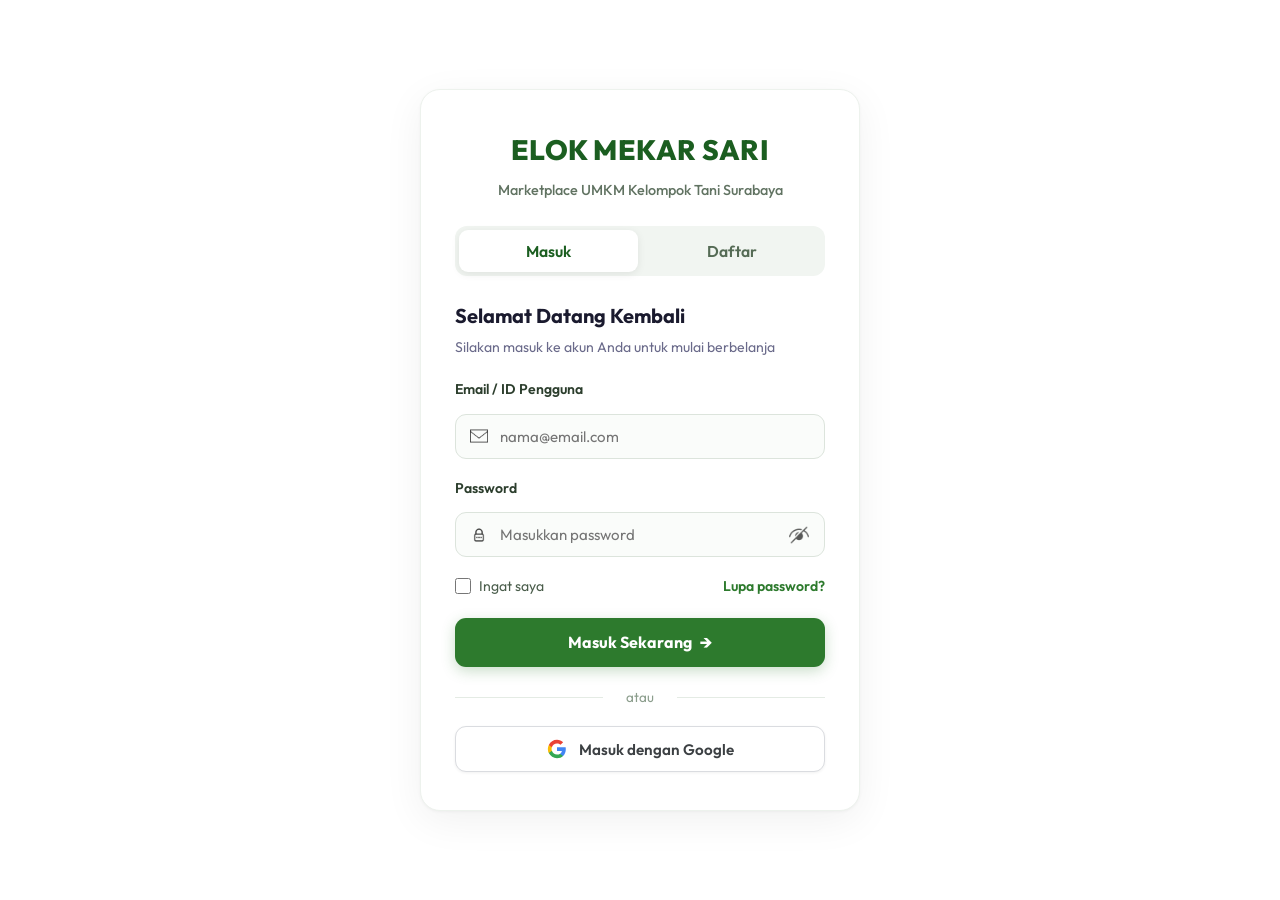
==== index.html @ bb3d7a46 "initial commit dari lokal" ====
<!DOCTYPE html>
<html lang="id">
<head>
  <meta charset="UTF-8">
  <meta name="viewport" content="width=device-width, initial-scale=1.0">
  <title>Elok Mekar Sari - Masuk / Daftar</title>
  <meta name="description" content="Masuk atau Daftar akun di Marketplace resmi UMKM Elok Mekar Sari Surabaya.">
  <link rel="preconnect" href="https://fonts.googleapis.com">
  <link rel="preconnect" href="https://fonts.gstatic.com" crossorigin>
  <link href="https://fonts.googleapis.com/css2?family=Outfit:wght@300;400;500;600;700;800&family=Playfair+Display:wght@600;700&display=swap" rel="stylesheet">
  <link rel="stylesheet" href="css/style.css">
  <link rel="stylesheet" href="css/auth.css">
</head>
<body class="auth-body">

  <div class="auth-wrapper">
    <div class="auth-card">
      
      <!-- Brand Header -->
      <div class="auth-brand-header">
        <h1 class="brand-title">ELOK MEKAR SARI</h1>
        <p class="brand-subtitle">Marketplace UMKM Kelompok Tani Surabaya</p>
      </div>

      <!-- Tab Switcher -->
      <div class="auth-tabs">
        <button type="button" class="auth-tab active" id="tab-login" onclick="showTab('login')">Masuk</button>
        <button type="button" class="auth-tab" id="tab-register" onclick="showTab('register')">Daftar</button>
      </div>

      <!-- Login Form -->
      <div class="auth-form" id="form-login">
        <div class="form-header-text">
          <h2 class="auth-form-title">Selamat Datang Kembali</h2>
          <p class="auth-form-sub">Silakan masuk ke akun Anda untuk mulai berbelanja</p>
        </div>

        <form id="login-form" novalidate onsubmit="login(event)">
          <div class="form-group">
            <label for="login-email">Email / ID Pengguna</label>
            <div class="input-wrapper">
              <span class="input-icon"><img src="Icon/email.png" alt="Email" class="form-icon-img"></span>
              <input type="text" id="login-email" placeholder="nama@email.com" required autocomplete="username">
            </div>
          </div>

          <div class="form-group">
            <label for="login-password">Password</label>
            <div class="input-wrapper">
              <span class="input-icon"><img src="Icon/password.png" alt="Password" class="form-icon-img"></span>
              <input type="password" id="login-password" placeholder="Masukkan password" required autocomplete="current-password">
              <button type="button" class="password-toggle" onclick="togglePassword('login-password', this)" title="Lihat password">
                <img src="Icon/invisible.png" alt="Lihat password" class="password-toggle-img">
              </button>
            </div>
          </div>

          <div class="form-options">
            <label class="checkbox-label">
              <input type="checkbox" id="remember-me"> Ingat saya
            </label>
            <a href="lupa-password.html" class="forgot-link">Lupa password?</a>
          </div>

          <button type="submit" class="btn-auth" id="login-btn">
            <span>Masuk Sekarang</span>
            <span class="btn-arrow">→</span>
          </button>
        </form>

        <div class="auth-divider"><span>atau</span></div>

        <!-- Google Login Button -->
        <div class="social-auth">
          <button type="button" class="btn-google" onclick="loginWithGoogle()">
            <svg class="google-icon" width="20" height="20" viewBox="0 0 24 24">
              <path fill="#4285F4" d="M22.56 12.25c0-.78-.07-1.53-.2-2.25H12v4.26h5.92c-.26 1.37-1.04 2.53-2.21 3.31v2.77h3.57c2.08-1.92 3.28-4.74 3.28-8.09z"/>
              <path fill="#34A853" d="M12 23c2.97 0 5.46-.98 7.28-2.66l-3.57-2.77c-.98.66-2.23 1.06-3.71 1.06-2.86 0-5.29-1.93-6.16-4.53H2.18v2.84C3.99 20.53 7.7 23 12 23z"/>
              <path fill="#FBBC05" d="M5.84 14.09c-.22-.66-.35-1.36-.35-2.09s.13-1.43.35-2.09V7.06H2.18C1.43 8.55 1 10.22 1 12s.43 3.45 1.18 4.94l2.85-2.22.81-.63z"/>
              <path fill="#EA4335" d="M12 5.38c1.62 0 3.06.56 4.21 1.64l3.15-3.15C17.45 2.09 14.97 1 12 1 7.7 1 3.99 3.47 2.18 7.06l3.66 2.84c.87-2.6 3.3-4.52 6.16-4.52z"/>
            </svg>
            <span>Masuk dengan Google</span>
          </button>
        </div>
      </div>

      <!-- Register Form -->
      <div class="auth-form hidden" id="form-register">
        <div class="form-header-text">
          <h2 class="auth-form-title">Buat Akun Baru</h2>
          <p class="auth-form-sub">Daftar sekarang untuk berbelanja produk segar UMKM</p>
        </div>

        <form id="register-form" onsubmit="register(event)">
          <div class="form-group">
            <label for="reg-name">Nama Lengkap</label>
            <div class="input-wrapper">
              <span class="input-icon"><img src="Icon/person.png" alt="Nama" class="form-icon-img"></span>
              <input type="text" id="reg-name" placeholder="Nama lengkap Anda" required>
            </div>
          </div>

          <div class="form-group">
            <label for="reg-email">Email</label>
            <div class="input-wrapper">
              <span class="input-icon"><img src="Icon/email.png" alt="Email" class="form-icon-img"></span>
              <input type="email" id="reg-email" placeholder="nama@email.com" required autocomplete="email">
            </div>
          </div>

          <div class="form-group">
            <label for="reg-phone">Nomor Telepon / WhatsApp</label>
            <div class="input-wrapper">
              <span class="input-icon"><img src="Icon/hp.png" alt="Telepon" class="form-icon-img"></span>
              <input type="tel" id="reg-phone" placeholder="08xxxxxxxxxx" required>
            </div>
          </div>

          <div class="form-group">
            <label for="reg-password">Password</label>
            <div class="input-wrapper">
              <span class="input-icon"><img src="Icon/password.png" alt="Password" class="form-icon-img"></span>
              <input type="password" id="reg-password" placeholder="Minimal 6 karakter" required minlength="6" autocomplete="new-password">
              <button type="button" class="password-toggle" onclick="togglePassword('reg-password', this)" title="Lihat password">
                <img src="Icon/invisible.png" alt="Lihat password" class="password-toggle-img">
              </button>
            </div>
          </div>

          <div class="form-group">
            <label for="reg-confirm">Konfirmasi Password</label>
            <div class="input-wrapper">
              <span class="input-icon"><img src="Icon/password.png" alt="Konfirmasi Password" class="form-icon-img"></span>
              <input type="password" id="reg-confirm" placeholder="Ulangi password" required minlength="6" autocomplete="new-password">
              <button type="button" class="password-toggle" onclick="togglePassword('reg-confirm', this)" title="Lihat password">
                <img src="Icon/invisible.png" alt="Lihat password" class="password-toggle-img">
              </button>
            </div>
          </div>

          <div class="form-group">
            <label class="checkbox-label">
              <input type="checkbox" required> Saya setuju dengan syarat dan ketentuan
            </label>
          </div>

          <button type="submit" class="btn-auth">
            <span>Daftar Sekarang</span>
            <span class="btn-arrow">→</span>
          </button>
        </form>

        <div class="auth-divider"><span>atau</span></div>

        <!-- Google Register Button -->
        <div class="social-auth">
          <button type="button" class="btn-google" onclick="loginWithGoogle()">
            <svg class="google-icon" width="20" height="20" viewBox="0 0 24 24">
              <path fill="#4285F4" d="M22.56 12.25c0-.78-.07-1.53-.2-2.25H12v4.26h5.92c-.26 1.37-1.04 2.53-2.21 3.31v2.77h3.57c2.08-1.92 3.28-4.74 3.28-8.09z"/>
              <path fill="#34A853" d="M12 23c2.97 0 5.46-.98 7.28-2.66l-3.57-2.77c-.98.66-2.23 1.06-3.71 1.06-2.86 0-5.29-1.93-6.16-4.53H2.18v2.84C3.99 20.53 7.7 23 12 23z"/>
              <path fill="#FBBC05" d="M5.84 14.09c-.22-.66-.35-1.36-.35-2.09s.13-1.43.35-2.09V7.06H2.18C1.43 8.55 1 10.22 1 12s.43 3.45 1.18 4.94l2.85-2.22.81-.63z"/>
              <path fill="#EA4335" d="M12 5.38c1.62 0 3.06.56 4.21 1.64l3.15-3.15C17.45 2.09 14.97 1 12 1 7.7 1 3.99 3.47 2.18 7.06l3.66 2.84c.87-2.6 3.3-4.52 6.16-4.52z"/>
            </svg>
            <span>Daftar dengan Google</span>
          </button>
        </div>
      </div>

    </div>
  </div>

  <!-- Toast Notification -->
  <div class="toast" id="toast"></div>

  <script src="js/auth.js"></script>
</body>
</html>
---- css/style.css ----
/* ========================================
   ELOK MEKAR SARI - Global Styles
   ======================================== */

*, *::before, *::after {
  box-sizing: border-box;
  margin: 0;
  padding: 0;
}

:root {
  --primary: #2d7a2d;
  --primary-dark: #1e5c1e;
  --primary-light: #4caf4c;
  --primary-soft: #e8f5e9;
  --secondary: #ff8c00;
  --secondary-light: #fff3e0;
  --accent: #00bcd4;
  --danger: #e53935;
  --success: #43a047;
  --warning: #fb8c00;

  --text-primary: #1a1a2e;
  --text-secondary: #4a4a6a;
  --text-muted: #8a8aaa;

  --bg-page: #f4f7f4;
  --bg-card: #ffffff;
  --bg-input: #f8fbf8;

  --border: #e0e7e0;
  --border-focus: #2d7a2d;

  --shadow-sm: 0 2px 8px rgba(0,0,0,0.06);
  --shadow: 0 4px 20px rgba(0,0,0,0.10);
  --shadow-lg: 0 8px 32px rgba(0,0,0,0.14);
  --shadow-xl: 0 16px 48px rgba(0,0,0,0.18);

  --radius-sm: 8px;
  --radius: 12px;
  --radius-lg: 20px;
  --radius-xl: 28px;
  --radius-full: 9999px;

  --font: 'Outfit', sans-serif;
  --transition: 0.25s cubic-bezier(0.4,0,0.2,1);
}

html {
  scroll-behavior: smooth;
}

body {
  font-family: var(--font);
  background: var(--bg-page);
  color: var(--text-primary);
  line-height: 1.6;
  min-height: 100vh;
}

a {
  text-decoration: none;
  color: inherit;
}

img {
  max-width: 100%;
  height: auto;
}

.hidden { display: none !important; }
.container {
  max-width: 1200px;
  margin: 0 auto;
  padding: 0 20px;
}

/* ---- NAVBAR ---- */
.navbar {
  position: sticky;
  top: 0;
  z-index: 100;
  background: rgba(255,255,255,0.95);
  backdrop-filter: blur(16px);
  border-bottom: 1px solid var(--border);
  box-shadow: var(--shadow-sm);
  transition: box-shadow var(--transition);
}
.navbar.scrolled { box-shadow: var(--shadow); }
.nav-container {
  max-width: 1200px;
  margin: 0 auto;
  padding: 0 20px;
  display: flex;
  align-items: center;
  gap: 32px;
  height: 64px;
}
.nav-brand {
  display: flex;
  align-items: center;
  gap: 8px;
  font-size: 1.2rem;
  font-weight: 700;
  color: var(--primary);
  white-space: nowrap;
}
.brand-icon { font-size: 1.5rem; }
.nav-links {
  display: flex;
  align-items: center;
  gap: 8px;
  flex: 1;
}
.nav-link {
  padding: 8px 16px;
  border-radius: var(--radius-full);
  font-weight: 500;
  color: var(--text-secondary);
  transition: all var(--transition);
  font-size: 0.95rem;
}
.nav-link:hover, .nav-link.active {
  background: var(--primary-soft);
  color: var(--primary);
}
.nav-actions {
  display: flex;
  align-items: center;
  gap: 12px;
}
.nav-search-btn {
  background: none;
  border: none;
  cursor: pointer;
  padding: 8px;
  border-radius: 50%;
  display: flex;
  align-items: center;
  justify-content: center;
  transition: background var(--transition);
}
.nav-search-btn:hover { background: var(--primary-soft); }
.nav-cart {
  position: relative;
  cursor: pointer;
  padding: 8px;
  border-radius: 50%;
  display: flex;
  align-items: center;
  justify-content: center;
  transition: background var(--transition);
}
.nav-cart:hover { background: var(--primary-soft); }
.cart-badge {
  position: absolute;
  top: 2px;
  right: 2px;
  background: var(--danger);
  color: white;
  font-size: 0.65rem;
  font-weight: 700;
  border-radius: 50%;
  width: 18px;
  height: 18px;
  display: flex;
  align-items: center;
  justify-content: center;
  line-height: 1;
}
.nav-user {
  position: relative;
  cursor: pointer;
}
.nav-avatar {
  width: 38px;
  height: 38px;
  border-radius: 50%;
  background: linear-gradient(135deg, var(--primary), var(--primary-light));
  color: white;
  display: flex;
  align-items: center;
  justify-content: center;
  font-weight: 700;
  font-size: 1rem;
}
.user-dropdown {
  position: absolute;
  right: 0;
  top: calc(100% + 8px);
  background: white;
  border-radius: var(--radius);
  box-shadow: var(--shadow-lg);
  border: 1px solid var(--border);
  min-width: 220px;
  overflow: hidden;
  opacity: 0;
  pointer-events: none;
  transform: translateY(-8px);
  transition: all var(--transition);
  z-index: 200;
}
.user-dropdown.open {
  opacity: 1;
  pointer-events: all;
  transform: translateY(0);
}
.dropdown-header {
  display: flex;
  align-items: center;
  gap: 12px;
  padding: 16px;
  background: var(--primary-soft);
}
.dropdown-avatar {
  width: 40px;
  height: 40px;
  border-radius: 50%;
  background: var(--primary);
  color: white;
  display: flex;
  align-items: center;
  justify-content: center;
  font-weight: 700;
}
.dropdown-name { font-weight: 600; font-size: 0.95rem; }
.dropdown-email { font-size: 0.75rem; color: var(--text-muted); }
.dropdown-divider { height: 1px; background: var(--border); margin: 4px 0; }
.dropdown-item {
  display: flex;
  align-items: center;
  gap: 8px;
  padding: 10px 16px;
  color: var(--text-primary);
  font-size: 0.9rem;
  background: none;
  border: none;
  width: 100%;
  text-align: left;
  cursor: pointer;
  transition: background var(--transition);
}
.dropdown-item:hover { background: var(--bg-page); }
.logout-btn {
  color: var(--danger);
  font-weight: 500;
}
.logout-btn:hover {
  background: #ffebee;
  color: #c62828;
}

/* ---- PAGE HEADER ---- */
.page-header {
  background: linear-gradient(135deg, var(--primary-dark) 0%, var(--primary) 100%);
  color: white;
  padding: 40px 20px;
}
.page-title {
  font-size: 2rem;
  font-weight: 700;
  margin-bottom: 4px;
}
.page-sub { opacity: 0.85; font-size: 1rem; }

/* ---- BUTTONS ---- */
.btn-primary {
  display: inline-flex;
  align-items: center;
  gap: 8px;
  background: linear-gradient(135deg, var(--primary), var(--primary-light));
  color: white;
  padding: 12px 28px;
  border-radius: var(--radius-full);
  font-weight: 600;
  font-size: 0.95rem;
  border: none;
  cursor: pointer;
  transition: all var(--transition);
  box-shadow: 0 4px 16px rgba(45,122,45,0.3);
}
.btn-primary:hover {
  transform: translateY(-2px);
  box-shadow: 0 8px 24px rgba(45,122,45,0.4);
}
.btn-outline {
  display: inline-flex;
  align-items: center;
  gap: 8px;
  background: transparent;
  color: white;
  padding: 12px 28px;
  border-radius: var(--radius-full);
  font-weight: 600;
  border: 2px solid rgba(255,255,255,0.7);
  cursor: pointer;
  transition: all var(--transition);
}
.btn-outline:hover {
  background: rgba(255,255,255,0.15);
  border-color: white;
}

/* ---- PRODUCT CARD ---- */
.products-grid {
  display: grid;
  grid-template-columns: repeat(auto-fill, minmax(240px, 1fr));
  gap: 20px;
}
.product-card {
  background: var(--bg-card);
  border-radius: var(--radius-lg);
  overflow: hidden;
  box-shadow: var(--shadow-sm);
  border: 1px solid var(--border);
  transition: all var(--transition);
  cursor: pointer;
  position: relative;
}
.product-card:hover {
  transform: translateY(-4px);
  box-shadow: var(--shadow-lg);
  border-color: var(--primary);
}
.product-card-img {
  width: 100%;
  height: 200px;
  object-fit: cover;
  transition: transform 0.4s ease;
}
.product-card:hover .product-card-img { transform: scale(1.05); }
.product-card-img-wrapper {
  overflow: hidden;
  position: relative;
}
.product-card-badge {
  position: absolute;
  top: 12px;
  left: 12px;
  background: var(--primary);
  color: white;
  font-size: 0.72rem;
  font-weight: 600;
  padding: 4px 10px;
  border-radius: var(--radius-full);
  text-transform: uppercase;
  letter-spacing: 0.5px;
}
.product-card-actions {
  position: absolute;
  top: 12px;
  right: 12px;
  display: flex;
  flex-direction: column;
  gap: 6px;
  opacity: 0;
  transition: opacity var(--transition);
}
.product-card:hover .product-card-actions { opacity: 1; }
.product-card-action-btn {
  width: 34px;
  height: 34px;
  border-radius: 50%;
  background: white;
  border: none;
  cursor: pointer;
  display: flex;
  align-items: center;
  justify-content: center;
  font-size: 1rem;
  box-shadow: var(--shadow-sm);
  transition: all var(--transition);
}
.product-card-action-btn:hover {
  background: var(--primary);
  color: white;
  transform: scale(1.1);
}
.product-card-action-btn:hover .card-action-icon {
  filter: brightness(0) invert(1);
}
.product-card-body {
  padding: 16px;
}
.product-card-cat {
  font-size: 0.75rem;
  color: var(--primary);
  font-weight: 600;
  text-transform: uppercase;
  letter-spacing: 0.5px;
  margin-bottom: 4px;
}
.product-card-name {
  font-size: 1rem;
  font-weight: 600;
  color: var(--text-primary);
  margin-bottom: 8px;
  display: -webkit-box;
  -webkit-line-clamp: 2;
  -webkit-box-orient: vertical;
  overflow: hidden;
}
.product-card-price {
  font-size: 1.15rem;
  font-weight: 700;
  color: var(--primary);
  margin-bottom: 12px;
}
.product-card-footer {
  display: flex;
  align-items: center;
  justify-content: space-between;
  gap: 8px;
}
.btn-add-cart {
  flex: 1;
  background: var(--primary);
  color: white;
  border: none;
  padding: 10px;
  border-radius: var(--radius-full);
  font-weight: 600;
  font-size: 0.85rem;
  cursor: pointer;
  transition: all var(--transition);
}
.btn-add-cart:hover { background: var(--primary-dark); }

/* ---- SECTION ---- */
.section { padding: 60px 0; }
.section-header {
  display: flex;
  align-items: center;
  justify-content: space-between;
  margin-bottom: 32px;
}
.section-title {
  font-size: 1.8rem;
  font-weight: 700;
  color: var(--text-primary);
}
.section-sub {
  color: var(--text-muted);
  margin-top: 4px;
}
.see-all-link {
  color: var(--primary);
  font-weight: 600;
  transition: opacity var(--transition);
}
.see-all-link:hover { opacity: 0.7; }

/* ---- FORM ELEMENTS ---- */
.form-group {
  display: flex;
  flex-direction: column;
  gap: 6px;
  margin-bottom: 16px;
}
.form-group label {
  font-size: 0.875rem;
  font-weight: 600;
  color: var(--text-secondary);
}
.form-group input,
.form-group textarea,
.form-group select {
  padding: 12px 16px;
  border: 1.5px solid var(--border);
  border-radius: var(--radius);
  font-family: var(--font);
  font-size: 0.95rem;
  background: var(--bg-input);
  color: var(--text-primary);
  transition: border-color var(--transition), box-shadow var(--transition);
  outline: none;
}
.form-group input:focus,
.form-group textarea:focus,
.form-group select:focus {
  border-color: var(--primary);
  box-shadow: 0 0 0 3px rgba(45,122,45,0.12);
}
.form-row {
  display: grid;
  grid-template-columns: 1fr 1fr;
  gap: 16px;
}
.input-wrapper {
  position: relative;
  display: flex;
  align-items: center;
}
.input-wrapper input {
  width: 100%;
  padding-left: 44px !important;
}
.input-icon {
  position: absolute;
  left: 14px;
  pointer-events: none;
  display: flex;
  align-items: center;
  justify-content: center;
  width: 20px;
  height: 20px;
}
.form-icon-img {
  width: 18px;
  height: 18px;
  object-fit: contain;
  display: block;
}
.password-toggle {
  position: absolute;
  right: 12px;
  background: none;
  border: none;
  cursor: pointer;
  padding: 4px;
  display: flex;
  align-items: center;
  justify-content: center;
  opacity: 0.65;
  transition: opacity 0.2s, transform 0.15s;
}
.password-toggle:hover {
  opacity: 1;
  transform: scale(1.08);
}
.password-toggle-img {
  width: 20px;
  height: 20px;
  object-fit: contain;
  display: block;
}
.form-select {
  appearance: none;
  background-image: url("data:image/svg+xml,%3Csvg xmlns='http://www.w3.org/2000/svg' width='12' height='12' viewBox='0 0 12 12'%3E%3Cpath fill='%234a4a6a' d='M6 8L1 3h10z'/%3E%3C/svg%3E");
  background-repeat: no-repeat;
  background-position: right 14px center;
  padding-right: 36px;
}

/* ---- MODAL ---- */
.modal-overlay {
  position: fixed;
  inset: 0;
  background: rgba(0,0,0,0.55);
  backdrop-filter: blur(4px);
  z-index: 500;
  display: flex;
  align-items: center;
  justify-content: center;
  padding: 20px;
  animation: fadeIn 0.2s ease;
}
.modal-content {
  background: white;
  border-radius: var(--radius-xl);
  max-width: 600px;
  width: 100%;
  max-height: 90vh;
  overflow-y: auto;
  position: relative;
  animation: slideUp 0.3s ease;
  box-shadow: var(--shadow-xl);
}
.modal-close {
  position: absolute;
  top: 16px;
  right: 16px;
  background: var(--bg-page);
  border: none;
  border-radius: 50%;
  width: 32px;
  height: 32px;
  cursor: pointer;
  font-size: 1rem;
  z-index: 10;
  transition: background var(--transition);
}
.modal-close:hover { background: var(--border); }
.modal-title {
  font-size: 1.3rem;
  font-weight: 700;
  padding: 24px 24px 0;
}

@keyframes fadeIn { from { opacity: 0; } to { opacity: 1; } }
@keyframes slideUp { from { transform: translateY(20px); opacity: 0; } to { transform: translateY(0); opacity: 1; } }

/* ---- TOAST ---- */
.toast {
  position: fixed;
  bottom: 24px;
  left: 50%;
  transform: translateX(-50%) translateY(100px);
  background: #222;
  color: white;
  padding: 12px 24px;
  border-radius: var(--radius-full);
  font-weight: 500;
  font-size: 0.9rem;
  box-shadow: var(--shadow-lg);
  z-index: 9999;
  transition: transform 0.35s cubic-bezier(0.4,0,0.2,1), opacity 0.35s;
  opacity: 0;
  white-space: nowrap;
}
.toast.show {
  transform: translateX(-50%) translateY(0);
  opacity: 1;
}
.toast.success { background: var(--success); }
.toast.error { background: var(--danger); }
.toast.warning { background: var(--warning); }

/* ---- EMPTY STATE ---- */
.empty-state {
  text-align: center;
  padding: 60px 20px;
}
.empty-icon { font-size: 4rem; margin-bottom: 16px; }
.empty-state h3 { font-size: 1.3rem; margin-bottom: 8px; }
.empty-state p { color: var(--text-muted); margin-bottom: 24px; }

/* ---- STATUS BADGES ---- */
.status-badge {
  display: inline-flex;
  align-items: center;
  gap: 4px;
  padding: 4px 12px;
  border-radius: var(--radius-full);
  font-size: 0.78rem;
  font-weight: 600;
}
.status-pending { background: #fff3e0; color: #e65100; }
.status-processing { background: #e3f2fd; color: #1565c0; }
.status-shipped { background: #f3e5f5; color: #6a1b9a; }
.status-ready { background: #e0f7fa; color: #006064; }
.status-done { background: #e8f5e9; color: #1b5e20; }
.status-cancelled { background: #ffebee; color: #b71c1c; }

/* ---- SCROLLBAR ---- */
::-webkit-scrollbar { width: 6px; height: 6px; }
::-webkit-scrollbar-track { background: transparent; }
::-webkit-scrollbar-thumb { background: #ccc; border-radius: 3px; }
::-webkit-scrollbar-thumb:hover { background: #aaa; }

/* ---- RESPONSIVE ---- */
@media (max-width: 768px) {
  .nav-links { display: none; }
  .form-row { grid-template-columns: 1fr; }
  .page-title { font-size: 1.5rem; }
  .products-grid { grid-template-columns: repeat(auto-fill, minmax(160px, 1fr)); gap: 12px; }
}

/* ---- CUSTOM ICON UTILITIES ---- */
.nav-icon-img {
  width: 22px;
  height: 22px;
  object-fit: contain;
  display: block;
}
.btn-icon-img-inline {
  width: 18px;
  height: 18px;
  object-fit: contain;
  vertical-align: middle;
  display: inline-block;
  margin-left: 6px;
}
.btn-icon-img {
  width: 18px;
  height: 18px;
  object-fit: contain;
  vertical-align: middle;
  display: inline-block;
  margin-right: 6px;
}
.dropdown-icon-img {
  width: 16px;
  height: 16px;
  object-fit: contain;
  vertical-align: middle;
  display: inline-block;
  margin-right: 8px;
}
.title-icon-img {
  width: 28px;
  height: 28px;
  object-fit: contain;
  vertical-align: middle;
  display: inline-block;
  margin-right: 8px;
}
.card-action-icon {
  width: 18px;
  height: 18px;
  object-fit: contain;
  display: block;
  margin: auto;
  transition: filter var(--transition);
}
.empty-icon-img {
  width: 64px;
  height: 64px;
  object-fit: contain;
  display: block;
  margin: 0 auto;
}
.filter-icon-img {
  width: 18px;
  height: 18px;
  object-fit: contain;
  vertical-align: middle;
  display: inline-block;
  margin-right: 8px;
}
.search-icon-img {
  width: 18px;
  height: 18px;
  object-fit: contain;
  display: block;
}
.footer-contact-icon {
  width: 16px;
  height: 16px;
  object-fit: contain;
  vertical-align: middle;
  display: inline-block;
  margin-right: 6px;
}
.sidebar-icon-img {
  width: 16px;
  height: 16px;
  object-fit: contain;
  vertical-align: middle;
  display: inline-block;
  margin-right: 8px;
}
.section-title-icon {
  width: 22px;
  height: 22px;
  object-fit: contain;
  vertical-align: middle;
  display: inline-block;
  margin-right: 8px;
}
.payment-icon-img {
  width: 28px;
  height: 28px;
  object-fit: contain;
  display: block;
  margin: auto;
}
---- css/auth.css ----
/* ========================================
   AUTH PAGE CSS - Clean Minimalist White Layout
   ======================================== */

.auth-body {
  background: #ffffff;
  min-height: 100vh;
  display: flex;
  align-items: center;
  justify-content: center;
  margin: 0;
  padding: 0;
  overflow-x: hidden;
  font-family: 'Outfit', sans-serif;
  color: #1a1a2e;
}

/* Background Animated Shapes - Removed for clean white look */
.auth-bg {
  display: none !important;
}

/* Centered Wrapper */
.auth-wrapper {
  width: 100%;
  max-width: 480px;
  padding: 40px 20px;
  display: flex;
  justify-content: center;
  margin: auto;
}

/* Auth Card */
.auth-card {
  background: #ffffff;
  width: 100%;
  border-radius: 20px;
  border: 1.5px solid #edf2ed;
  box-shadow: 0 10px 40px rgba(0, 0, 0, 0.06), 0 1px 3px rgba(0, 0, 0, 0.04);
  padding: 38px 34px;
  position: relative;
}

/* Brand Header */
.auth-brand-header {
  text-align: center;
  margin-bottom: 24px;
}

.brand-badge-icon {
  width: 52px;
  height: 52px;
  margin: 0 auto 12px;
  background: #edf7ee;
  border-radius: 14px;
  display: flex;
  align-items: center;
  justify-content: center;
  font-size: 1.8rem;
}

.brand-title {
  font-family: 'Outfit', sans-serif;
  font-size: 1.75rem;
  font-weight: 800;
  letter-spacing: 0.5px;
  color: #1b5e20;
  margin: 0 0 6px;
  text-transform: uppercase;
}

.brand-subtitle {
  font-size: 0.9rem;
  color: #617362;
  margin: 0;
  font-weight: 500;
}

/* Auth Tabs */
.auth-tabs {
  display: flex;
  background: #f1f5f1;
  border-radius: 12px;
  padding: 4px;
  margin-bottom: 24px;
  gap: 4px;
}

.auth-tab {
  flex: 1;
  padding: 11px;
  border: none;
  background: transparent;
  border-radius: 9px;
  font-family: 'Outfit', sans-serif;
  font-size: 0.98rem;
  font-weight: 600;
  color: #556b55;
  cursor: pointer;
  transition: all 0.2s ease;
}

.auth-tab:hover {
  color: #1b5e20;
}

.auth-tab.active {
  background: #ffffff;
  color: #1b5e20;
  box-shadow: 0 2px 8px rgba(0, 0, 0, 0.08);
}

/* Form Styles */
.auth-form {
  animation: fadeIn 0.25s ease;
}

.auth-form.hidden {
  display: none !important;
}

@keyframes fadeIn {
  from { opacity: 0; transform: translateY(4px); }
  to { opacity: 1; transform: translateY(0); }
}

.form-header-text {
  margin-bottom: 20px;
}

.auth-form-title {
  font-size: 1.25rem;
  font-weight: 700;
  color: #1a1a2e;
  margin: 0 0 4px;
}

.auth-form-sub {
  color: #6a6a8a;
  font-size: 0.88rem;
  margin: 0;
}

.form-group {
  margin-bottom: 18px;
}

.form-group label {
  display: block;
  font-size: 0.88rem;
  font-weight: 600;
  color: #2c3e2d;
  margin-bottom: 7px;
}

.input-wrapper {
  position: relative;
  display: flex;
  align-items: center;
}

.input-icon {
  position: absolute;
  left: 14px;
  pointer-events: none;
  opacity: 0.8;
  display: flex;
  align-items: center;
  justify-content: center;
  width: 20px;
  height: 20px;
}

.form-icon-img {
  width: 18px;
  height: 18px;
  object-fit: contain;
  display: block;
}

.input-wrapper input {
  width: 100%;
  padding: 12px 42px 12px 44px;
  background: #fafcfa;
  border: 1.5px solid #dce4dc;
  border-radius: 11px;
  font-family: 'Outfit', sans-serif;
  font-size: 0.94rem;
  color: #1a1a2e;
  outline: none;
  transition: all 0.2s ease;
}

.input-wrapper input:focus {
  background: #ffffff;
  border-color: #2d7a2d;
  box-shadow: 0 0 0 3px rgba(45, 122, 45, 0.12);
}

.password-toggle {
  position: absolute;
  right: 12px;
  background: none;
  border: none;
  cursor: pointer;
  padding: 4px;
  display: flex;
  align-items: center;
  justify-content: center;
  opacity: 0.65;
  transition: opacity 0.2s, transform 0.15s;
}

.password-toggle:hover {
  opacity: 1;
  transform: scale(1.08);
}

.password-toggle-img {
  width: 20px;
  height: 20px;
  object-fit: contain;
  display: block;
}

/* Options */
.form-options {
  display: flex;
  align-items: center;
  justify-content: space-between;
  margin-bottom: 20px;
  font-size: 0.88rem;
}

.checkbox-label {
  display: flex;
  align-items: center;
  gap: 8px;
  color: #4a5d4b;
  cursor: pointer;
  user-select: none;
}

.checkbox-label input[type="checkbox"] {
  width: 16px;
  height: 16px;
  accent-color: #2d7a2d;
  cursor: pointer;
}

.forgot-link {
  color: #2d7a2d;
  font-weight: 600;
  text-decoration: none;
  font-size: 0.88rem;
}

.forgot-link:hover {
  text-decoration: underline;
}

/* Main Auth Button */
.btn-auth {
  width: 100%;
  padding: 13px;
  border: none;
  border-radius: 11px;
  background: #2d7a2d;
  color: #ffffff;
  font-family: 'Outfit', sans-serif;
  font-size: 1rem;
  font-weight: 700;
  display: flex;
  align-items: center;
  justify-content: center;
  gap: 8px;
  cursor: pointer;
  transition: all 0.2s ease;
  box-shadow: 0 4px 14px rgba(45, 122, 45, 0.25);
}

.btn-auth:hover {
  background: #246824;
  transform: translateY(-1px);
  box-shadow: 0 6px 18px rgba(45, 122, 45, 0.32);
}

.btn-auth:active {
  transform: translateY(0);
}

.btn-arrow {
  font-size: 1.15rem;
  transition: transform 0.2s ease;
}

.btn-auth:hover .btn-arrow {
  transform: translateX(4px);
}

/* Divider */
.auth-divider {
  position: relative;
  text-align: center;
  margin: 20px 0 18px;
  color: #8c9e8d;
  font-size: 0.84rem;
}

.auth-divider::before,
.auth-divider::after {
  content: '';
  position: absolute;
  top: 50%;
  width: 40%;
  height: 1px;
  background: #e4ebe4;
}

.auth-divider::before { left: 0; }
.auth-divider::after { right: 0; }

/* Google Button */
.social-auth {
  display: flex;
  flex-direction: column;
}

.btn-google {
  width: 100%;
  display: flex;
  align-items: center;
  justify-content: center;
  gap: 12px;
  padding: 12px 16px;
  border: 1.5px solid #dadce0;
  border-radius: 11px;
  font-family: 'Outfit', sans-serif;
  font-size: 0.95rem;
  font-weight: 600;
  background: #ffffff;
  color: #3c4043;
  cursor: pointer;
  transition: all 0.2s ease;
  box-shadow: 0 1px 3px rgba(0, 0, 0, 0.06);
}

.btn-google:hover {
  background: #f8faf9;
  border-color: #c2c7ce;
  box-shadow: 0 2px 8px rgba(0, 0, 0, 0.1);
}

.google-icon {
  width: 20px;
  height: 20px;
  display: inline-block;
  flex-shrink: 0;
}

/* Toast */
.toast {
  position: fixed;
  bottom: 28px;
  left: 50%;
  transform: translateX(-50%) translateY(100px);
  background: #1e293b;
  color: white;
  padding: 13px 24px;
  border-radius: 12px;
  font-family: 'Outfit', sans-serif;
  font-size: 0.92rem;
  font-weight: 500;
  box-shadow: 0 10px 30px rgba(0, 0, 0, 0.28);
  opacity: 0;
  visibility: hidden;
  transition: all 0.3s cubic-bezier(0.4, 0, 0.2, 1);
  z-index: 9999;
  display: flex;
  align-items: center;
  gap: 8px;
}

.toast.show {
  transform: translateX(-50%) translateY(0);
  opacity: 1;
  visibility: visible;
}

.toast.success {
  background: #2e7d32;
}

.toast.error {
  background: #c62828;
}

/* Responsiveness */
@media (max-width: 500px) {
  .auth-card {
    padding: 30px 20px;
    border-radius: 16px;
    border: none;
    box-shadow: none;
  }
  .auth-wrapper {
    padding: 20px 10px;
  }
  .brand-title {
    font-size: 1.5rem;
  }
}
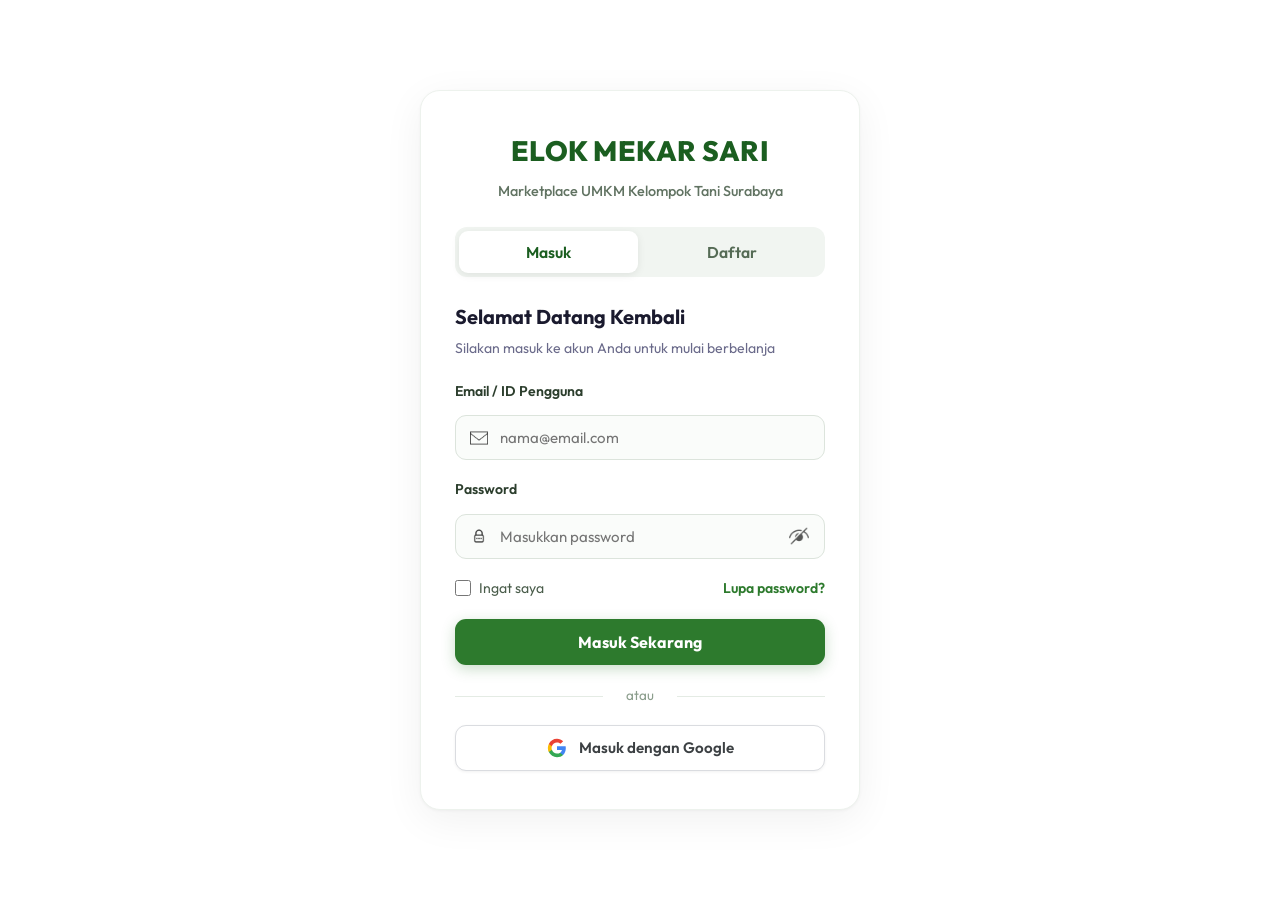
==== commit 1ddd526e: "Update tampilan dan fitur website" ====
--- a/index.html
+++ b/index.html
@@ -15,20 +15,17 @@
 
   <div class="auth-wrapper">
     <div class="auth-card">
-      
-      <!-- Brand Header -->
+
       <div class="auth-brand-header">
         <h1 class="brand-title">ELOK MEKAR SARI</h1>
         <p class="brand-subtitle">Marketplace UMKM Kelompok Tani Surabaya</p>
       </div>
 
-      <!-- Tab Switcher -->
       <div class="auth-tabs">
         <button type="button" class="auth-tab active" id="tab-login" onclick="showTab('login')">Masuk</button>
         <button type="button" class="auth-tab" id="tab-register" onclick="showTab('register')">Daftar</button>
       </div>
 
-      <!-- Login Form -->
       <div class="auth-form" id="form-login">
         <div class="form-header-text">
           <h2 class="auth-form-title">Selamat Datang Kembali</h2>
@@ -64,13 +61,11 @@
 
           <button type="submit" class="btn-auth" id="login-btn">
             <span>Masuk Sekarang</span>
-            <span class="btn-arrow">→</span>
           </button>
         </form>
 
         <div class="auth-divider"><span>atau</span></div>
 
-        <!-- Google Login Button -->
         <div class="social-auth">
           <button type="button" class="btn-google" onclick="loginWithGoogle()">
             <svg class="google-icon" width="20" height="20" viewBox="0 0 24 24">
@@ -84,7 +79,6 @@
         </div>
       </div>
 
-      <!-- Register Form -->
       <div class="auth-form hidden" id="form-register">
         <div class="form-header-text">
           <h2 class="auth-form-title">Buat Akun Baru</h2>
@@ -146,13 +140,11 @@
 
           <button type="submit" class="btn-auth">
             <span>Daftar Sekarang</span>
-            <span class="btn-arrow">→</span>
           </button>
         </form>
 
         <div class="auth-divider"><span>atau</span></div>
 
-        <!-- Google Register Button -->
         <div class="social-auth">
           <button type="button" class="btn-google" onclick="loginWithGoogle()">
             <svg class="google-icon" width="20" height="20" viewBox="0 0 24 24">
@@ -169,7 +161,6 @@
     </div>
   </div>
 
-  <!-- Toast Notification -->
   <div class="toast" id="toast"></div>
 
   <script src="js/auth.js"></script>
--- a/css/style.css
+++ b/css/style.css
@@ -1,6 +1,4 @@
-/* ========================================
-   ELOK MEKAR SARI - Global Styles
-   ======================================== */
+
 
 *, *::before, *::after {
   box-sizing: border-box;
@@ -75,7 +73,6 @@
   padding: 0 20px;
 }
 
-/* ---- NAVBAR ---- */
 .navbar {
   position: sticky;
   top: 0;
@@ -250,7 +247,6 @@
   color: #c62828;
 }
 
-/* ---- PAGE HEADER ---- */
 .page-header {
   background: linear-gradient(135deg, var(--primary-dark) 0%, var(--primary) 100%);
   color: white;
@@ -263,7 +259,6 @@
 }
 .page-sub { opacity: 0.85; font-size: 1rem; }
 
-/* ---- BUTTONS ---- */
 .btn-primary {
   display: inline-flex;
   align-items: center;
@@ -301,7 +296,6 @@
   border-color: white;
 }
 
-/* ---- PRODUCT CARD ---- */
 .products-grid {
   display: grid;
   grid-template-columns: repeat(auto-fill, minmax(240px, 1fr));
@@ -426,7 +420,6 @@
 }
 .btn-add-cart:hover { background: var(--primary-dark); }
 
-/* ---- SECTION ---- */
 .section { padding: 60px 0; }
 .section-header {
   display: flex;
@@ -450,7 +443,6 @@
 }
 .see-all-link:hover { opacity: 0.7; }
 
-/* ---- FORM ELEMENTS ---- */
 .form-group {
   display: flex;
   flex-direction: column;
@@ -542,7 +534,6 @@
   padding-right: 36px;
 }
 
-/* ---- MODAL ---- */
 .modal-overlay {
   position: fixed;
   inset: 0;
@@ -590,7 +581,6 @@
 @keyframes fadeIn { from { opacity: 0; } to { opacity: 1; } }
 @keyframes slideUp { from { transform: translateY(20px); opacity: 0; } to { transform: translateY(0); opacity: 1; } }
 
-/* ---- TOAST ---- */
 .toast {
   position: fixed;
   bottom: 24px;
@@ -616,7 +606,6 @@
 .toast.error { background: var(--danger); }
 .toast.warning { background: var(--warning); }
 
-/* ---- EMPTY STATE ---- */
 .empty-state {
   text-align: center;
   padding: 60px 20px;
@@ -625,7 +614,6 @@
 .empty-state h3 { font-size: 1.3rem; margin-bottom: 8px; }
 .empty-state p { color: var(--text-muted); margin-bottom: 24px; }
 
-/* ---- STATUS BADGES ---- */
 .status-badge {
   display: inline-flex;
   align-items: center;
@@ -642,13 +630,11 @@
 .status-done { background: #e8f5e9; color: #1b5e20; }
 .status-cancelled { background: #ffebee; color: #b71c1c; }
 
-/* ---- SCROLLBAR ---- */
 ::-webkit-scrollbar { width: 6px; height: 6px; }
 ::-webkit-scrollbar-track { background: transparent; }
 ::-webkit-scrollbar-thumb { background: #ccc; border-radius: 3px; }
 ::-webkit-scrollbar-thumb:hover { background: #aaa; }
 
-/* ---- RESPONSIVE ---- */
 @media (max-width: 768px) {
   .nav-links { display: none; }
   .form-row { grid-template-columns: 1fr; }
@@ -656,7 +642,6 @@
   .products-grid { grid-template-columns: repeat(auto-fill, minmax(160px, 1fr)); gap: 12px; }
 }
 
-/* ---- CUSTOM ICON UTILITIES ---- */
 .nav-icon-img {
   width: 22px;
   height: 22px;
--- a/css/auth.css
+++ b/css/auth.css
@@ -1,6 +1,4 @@
-/* ========================================
-   AUTH PAGE CSS - Clean Minimalist White Layout
-   ======================================== */
+
 
 .auth-body {
   background: #ffffff;
@@ -15,12 +13,10 @@
   color: #1a1a2e;
 }
 
-/* Background Animated Shapes - Removed for clean white look */
 .auth-bg {
   display: none !important;
 }
 
-/* Centered Wrapper */
 .auth-wrapper {
   width: 100%;
   max-width: 480px;
@@ -30,7 +26,6 @@
   margin: auto;
 }
 
-/* Auth Card */
 .auth-card {
   background: #ffffff;
   width: 100%;
@@ -41,7 +36,6 @@
   position: relative;
 }
 
-/* Brand Header */
 .auth-brand-header {
   text-align: center;
   margin-bottom: 24px;
@@ -76,7 +70,6 @@
   font-weight: 500;
 }
 
-/* Auth Tabs */
 .auth-tabs {
   display: flex;
   background: #f1f5f1;
@@ -110,7 +103,6 @@
   box-shadow: 0 2px 8px rgba(0, 0, 0, 0.08);
 }
 
-/* Form Styles */
 .auth-form {
   animation: fadeIn 0.25s ease;
 }
@@ -223,7 +215,6 @@
   display: block;
 }
 
-/* Options */
 .form-options {
   display: flex;
   align-items: center;
@@ -259,7 +250,6 @@
   text-decoration: underline;
 }
 
-/* Main Auth Button */
 .btn-auth {
   width: 100%;
   padding: 13px;
@@ -298,7 +288,6 @@
   transform: translateX(4px);
 }
 
-/* Divider */
 .auth-divider {
   position: relative;
   text-align: center;
@@ -320,7 +309,6 @@
 .auth-divider::before { left: 0; }
 .auth-divider::after { right: 0; }
 
-/* Google Button */
 .social-auth {
   display: flex;
   flex-direction: column;
@@ -358,7 +346,6 @@
   flex-shrink: 0;
 }
 
-/* Toast */
 .toast {
   position: fixed;
   bottom: 28px;
@@ -395,7 +382,6 @@
   background: #c62828;
 }
 
-/* Responsiveness */
 @media (max-width: 500px) {
   .auth-card {
     padding: 30px 20px;
